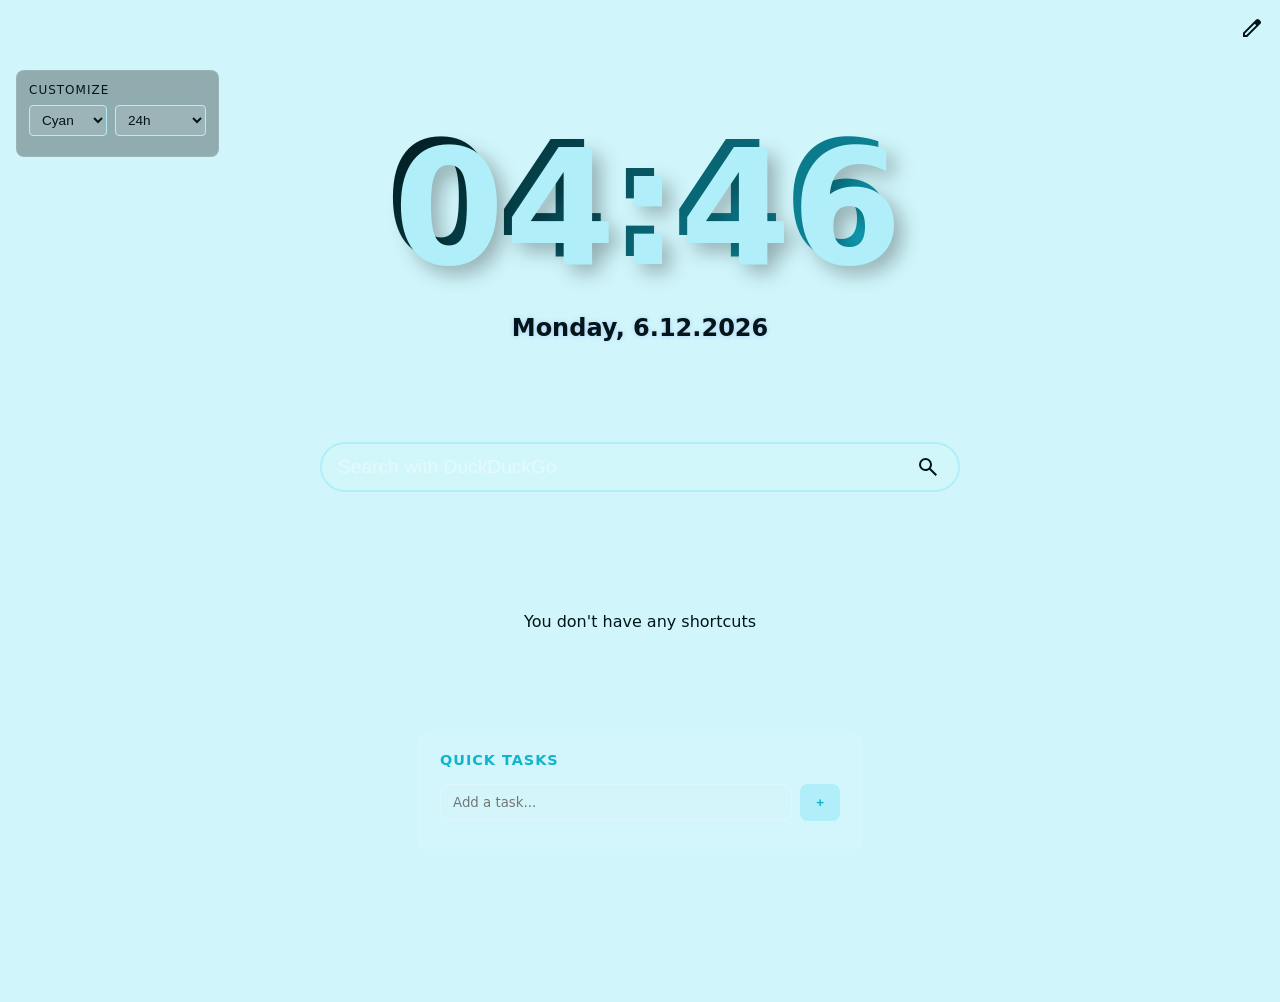
==== index.html @ 70665031 "first commit" ====
<!DOCTYPE html>
<html lang="en">
<head>
    <meta charset="UTF-8">
    <meta name="viewport" content="width=device-width, initial-scale=1.0">
    <title>New Tab</title>
    <link rel="stylesheet" href="./style/values.css">
    <link rel="stylesheet" href="./style/main.css">
    <link rel="stylesheet" href="./style/shortcuts.css">
    <link rel="stylesheet" href="./style/search.css">
    <link rel="stylesheet" href="./style/rss-feed.css">
    <link rel="stylesheet" href="./style/clock.css">
</head>
<body id="body" class="blue">
    <main>
        <h1 id="clock"></h1>
        <h2 id="date"></h2>
        <section id="customizeSection" style="position:fixed; top:70px; left:16px; background:rgba(0,0,0,0.3); padding:12px; border-radius:8px; border:1px solid rgba(255,255,255,0.1);">
            <div style="font-size:0.75em; color:var(--muted); margin-bottom:8px; text-transform:uppercase; letter-spacing:1px;">Customize</div>
            <div style="display:flex; gap:8px; margin-bottom:8px;">
                <select id="colorSelect" style="padding:6px 8px; background:rgba(255,255,255,0.1); border:1px solid var(--primary-color); border-radius:4px; color:var(--text-color); font-size:0.85em; cursor:pointer;">
                    <option value="blue">Blue</option>
                    <option value="cyan">Cyan</option>
                    <option value="green">Green</option>
                    <option value="purple">Purple</option>
                    <option value="pink">Pink</option>
                    <option value="red">Red</option>
                </select>
                <select id="clockType" style="padding:6px 8px; background:rgba(255,255,255,0.1); border:1px solid var(--primary-color); border-radius:4px; color:var(--text-color); font-size:0.85em; cursor:pointer;">
                    <option value="24h">24h</option>
                    <option value="12h">12h</option>
                    <option value="sec">Seconds</option>
                    <option value="min">Minimal</option>
                </select>
            </div>
        </section>
        <div id="searchDiv">
            <input id="search" type="text" placeholder="Search">
            <svg id="searchIcon" xmlns="http://www.w3.org/2000/svg" height="24px" viewBox="0 -960 960 960" width="24px" fill="var(--text-color)"><path d="M784-120 532-372q-30 24-69 38t-83 14q-109 0-184.5-75.5T120-580q0-109 75.5-184.5T380-840q109 0 184.5 75.5T640-580q0 44-14 83t-38 69l252 252-56 56ZM380-400q75 0 127.5-52.5T560-580q0-75-52.5-127.5T380-760q-75 0-127.5 52.5T200-580q0 75 52.5 127.5T380-400Z"/></svg>
        </div>
        <div id="shortcuts"></div>
        <section id="todoSection">
            <h3>Quick Tasks</h3>
            <div id="todoInput" style="display:flex; gap:8px; margin-bottom:12px;">
                <input id="todoText" type="text" placeholder="Add a task..." style="flex:1;">
                <button id="todoAdd" style="cursor:pointer;">+</button>
            </div>
            <ul id="todoList" style="list-style:none; padding:0; margin:0;"></ul>
        </section>
        <div id="rssFeed"></div>
    </main>
    <a id="editButton" href="./config">
        <svg id="editButtonIcon" xmlns="http://www.w3.org/2000/svg" height="24px" viewBox="0 -960 960 960" width="24px" fill="var(--text-color)">
            <path d="M200-200h57l391-391-57-57-391 391v57Zm-80 80v-170l528-527q12-11 26.5-17t30.5-6q16 0 31 6t26 18l55 56q12 11 17.5 26t5.5 30q0 16-5.5 30.5T817-647L290-120H120Zm640-584-56-56 56 56Zm-141 85-28-29 57 57-29-28Z"/>
        </svg>
    </a>
    <script src="./script/save-settings.js"></script>
    <script src="./script/strings.js"></script>
    <script src="./script/color-scheme.js"></script>
    <script src="./script/shortcuts.js"></script>
    <script src="./script/search.js"></script>
    <script src="./script/rss.js"></script>
    <script src="./script/clock.js"></script>
    <script src="./script/todo.js"></script>
    <script src="./script/customize.js"></script>
</body>
</html>
---- style/values.css ----
.red {
    --seed-color: #ff6b6b;
}

.green {
    --seed-color: #51cf66;
}

.blue {
    --seed-color: #4f6fff;
}

.purple {
    --seed-color: #b197fc;
}

.pink {
    --seed-color: #ff8787;
}

.cyan {
    --seed-color: #22d3ee;
}

#body {
    --background-color: hsl(from var(--seed-color) h s 90);
    --text-color: hsl(from var(--seed-color) h s 5);
    --primary-color: hsl(from var(--seed-color) h s calc(l + 30));
    --primary-text-color: hsl(from var(--seed-color) h s calc(l - 10));
    --secondary-color: hsl(from var(--seed-color) calc(h + 30) s calc(l + 30));
    --secondary-text-color: hsl(from var(--seed-color) calc(h + 30) s calc(l - 30));
}

@media (prefers-color-scheme: dark) {
    #body {
        --background-color: hsl(from var(--seed-color) h s 4);
        --text-color: hsl(from var(--seed-color) h s 95);
        --primary-color: hsl(from var(--seed-color) h s calc(l - 10));
        --primary-text-color: hsl(from var(--seed-color) h s calc(l + 30));
        --secondary-color: hsl(from var(--seed-color) calc(h + 30) s calc(l - 30));
        --secondary-text-color: hsl(from var(--seed-color) calc(h + 30) s calc(l + 30));
    }
}
---- style/main.css ----
@font-face {
    font-family: DynaPuff;
    src: url('../res/dynapuff.ttf');
}

body {
    background-color: var(--background-color);
    color: var(--text-color);
    font-family: "DynaPuff", system-ui;
    margin: 0;
}

body::selection {
    background-color: var(--text-color);
    color: var(--background-color);
}

main {
    display: flex;
    flex-direction: column;
    justify-content: center;
    align-items: center;
}

a {
    color: var(--primary-text-color);
}

a:hover {
    color: var(--secondary-text-color);
}

#customizeSection {
    backdrop-filter: blur(10px);
    z-index: 100;
}

#customizeSection select:hover {
    background: rgba(255,255,255,0.15);
}

#customizeSection select:focus {
    outline: none;
    box-shadow: 0 0 10px rgba(79,111,255,0.4);
}

#todoSection {
    margin-top: 80px;
    padding: 20px;
    background: rgba(255,255,255,0.05);
    border-radius: 12px;
    border: 1px solid rgba(255,255,255,0.1);
    max-width: 400px;
    width: 100%;
}

#todoSection h3 {
    margin: 0 0 16px 0;
    color: var(--primary-text-color);
    font-size: 0.9em;
    text-transform: uppercase;
    letter-spacing: 1px;
}

#todoText {
    border: 1px solid rgba(255,255,255,0.2);
    background: rgba(255,255,255,0.05);
    padding: 10px 12px;
    border-radius: 8px;
    color: var(--text-color);
    font-family: inherit;
}

#todoAdd {
    background: var(--primary-color);
    color: var(--primary-text-color);
    border: none;
    border-radius: 8px;
    padding: 10px 16px;
    font-weight: bold;
    cursor: pointer;
    transition: opacity 0.2s;
}

#todoAdd:hover {
    opacity: 0.8;
}

#todoList li {
    padding: 10px;
    background: rgba(255,255,255,0.02);
    margin-bottom: 8px;
    border-radius: 6px;
    display: flex;
    justify-content: space-between;
    align-items: center;
    border-left: 3px solid var(--secondary-color);
}

.todoDelete {
    background: none;
    border: none;
    color: var(--text-color);
    cursor: pointer;
    opacity: 0.6;
    transition: opacity 0.2s;
}

.todoDelete:hover {
    opacity: 1;
}

.todoComplete {
    text-decoration: line-through;
    opacity: 0.5;
}

#editButton, #homeButton {
    position: absolute;
    top: 16px;
    right: 16px;
}
---- style/shortcuts.css ----
#shortcuts {
    margin-top: 100px;
    display: flex;
    flex-direction: row;
    align-items: center;
    justify-content: center;
    padding: 20px;
    flex-wrap: wrap;
}

.shortcut {
    padding: 12px;
    display: flex;
    flex-direction: column;
    justify-content: center;
    align-items: center;
    gap: 8px;
    text-decoration: none;
    color: var(--text-color);
    transition: all 0.2s ease;
    border-radius: 8px;
}

.shortcut:hover {
    background: rgba(255,255,255,0.05);
    transform: scale(1.05);
}

.shortcutIcon {
    filter: drop-shadow(0 2px 4px rgba(0,0,0,0.2));
}
---- style/search.css ----
#search {
    border: none;
    font-size: larger;
    border-radius: 50px;
    border-color: var(--primary-color);
    border-width: 2px;
    border-style: solid;
    background: rgba(255,255,255,0.05);
    padding: 12px 16px;
    width: 100%;
    color: var(--text-color);
    transition: all 0.3s ease;
}

#search::placeholder {
    color: rgba(255,255,255,0.4);
}

#search:focus {
    outline: none;
    border-color: var(--primary-color);
    background: rgba(255,255,255,0.08);
    box-shadow: 0 0 20px rgba(79,111,255,0.3);
}

#searchDiv {
    position: relative;
    display: flex;
    align-items: center;
    justify-content: center;
    width: 50%;
}

#searchIcon {
    position: absolute;
    right: 20px;
    cursor: pointer;
}
---- style/rss-feed.css ----
#rssFeed {
    display: flex;
    flex-wrap: wrap;
    justify-content: center;
    gap: 3.35em;
    padding: 24px;
    margin-top: 100px;
}

.newsCard {
    width: fit-content;
    max-width: 30%;
    min-width: 300px;
    display: flex;
    flex-direction: column;
}

.newsDesc {
    flex-grow: 1;
}

.newsTitle {
    flex-grow: 1;
}
---- style/clock.css ----
#clock {
    font-size: 10em;
    text-shadow: 8px 8px 0 var(--primary-color), 16px 16px 20px rgba(0,0,0,0.3);
    margin-bottom: 0;
    background: linear-gradient(135deg, var(--text-color) 0%, var(--primary-text-color) 100%);
    -webkit-background-clip: text;
    -webkit-text-fill-color: transparent;
    background-clip: text;
}

#date {
    text-shadow: 0 0 5px var(--secondary-color);
    margin-bottom: 100px;
}
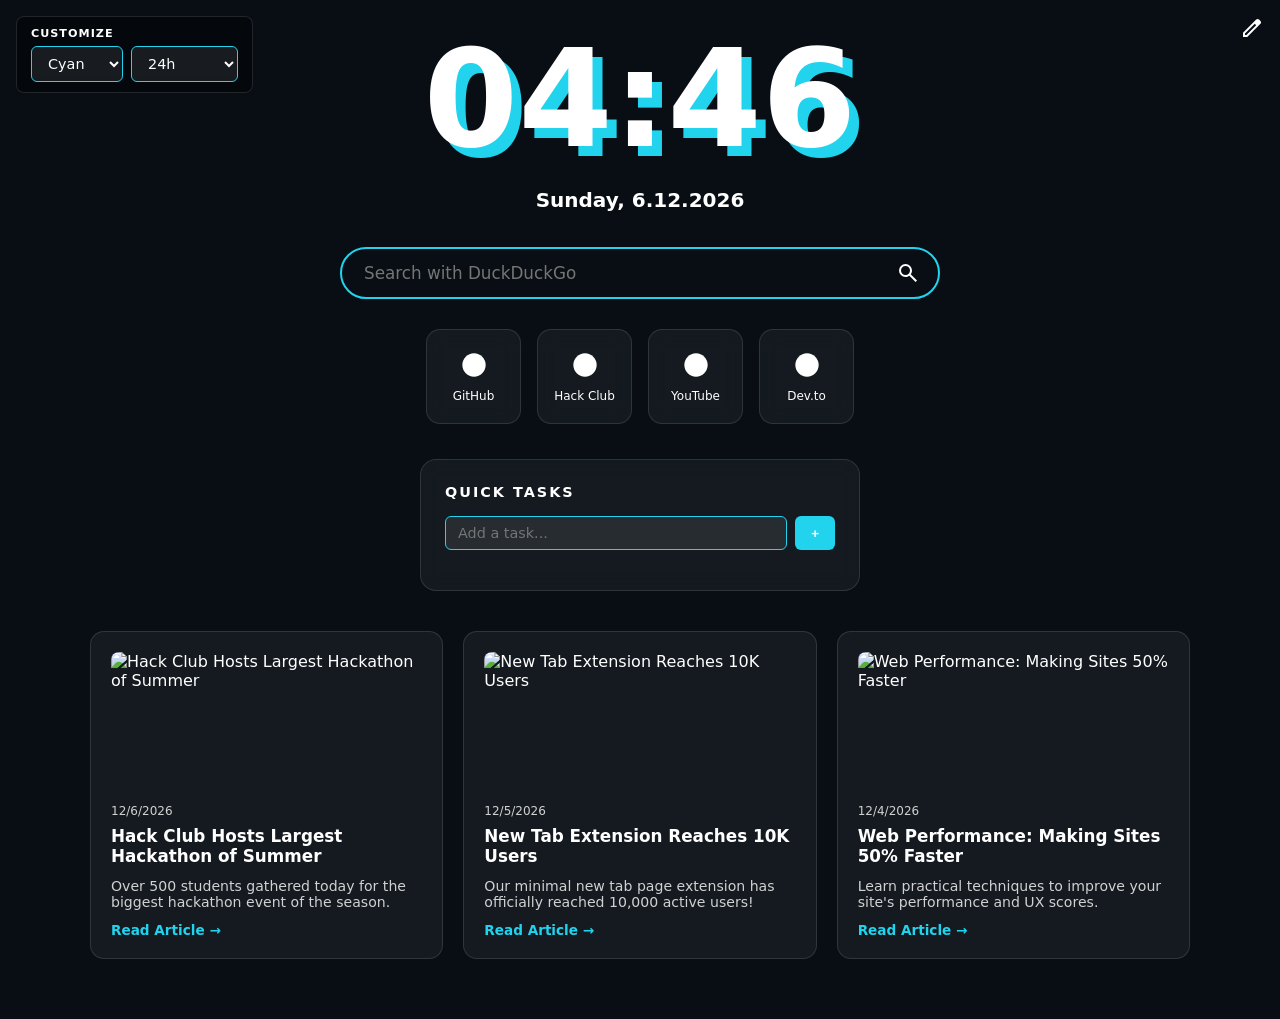
==== commit 474779a7: "Final Version" ====
--- a/index.html
+++ b/index.html
@@ -4,64 +4,62 @@
     <meta charset="UTF-8">
     <meta name="viewport" content="width=device-width, initial-scale=1.0">
     <title>New Tab</title>
-    <link rel="stylesheet" href="./style/values.css">
-    <link rel="stylesheet" href="./style/main.css">
-    <link rel="stylesheet" href="./style/shortcuts.css">
-    <link rel="stylesheet" href="./style/search.css">
-    <link rel="stylesheet" href="./style/rss-feed.css">
-    <link rel="stylesheet" href="./style/clock.css">
+    <link rel="stylesheet" href="./style/style.css">
 </head>
-<body id="body" class="blue">
+<body id="body" class="cyan">
+    <!-- Top-Left Customize Box -->
+    <section id="customizeSection">
+        <div class="customize-label">Customize</div>
+        <div class="customize-select-group">
+            <select id="colorSelect">
+                <option value="cyan">Cyan</option>
+                <option value="blue">Blue</option>
+                <option value="green">Green</option>
+                <option value="purple">Purple</option>
+                <option value="pink">Pink</option>
+                <option value="red">Red</option>
+            </select>
+            <select id="clockType">
+                <option value="24h">24h</option>
+                <option value="12h">12h</option>
+                <option value="sec">Seconds</option>
+                <option value="min">Minimal</option>
+            </select>
+        </div>
+    </section>
+
+    <!-- Top-Right Settings Link -->
+    <a id="editButton" href="./config.html" title="Configuration Settings">
+        <svg xmlns="http://www.w3.org/2000/svg" height="24px" viewBox="0 -960 960 960" width="24px" fill="currentColor">
+            <path d="M200-200h57l391-391-57-57-391 391v57Zm-80 80v-170l528-527q12-11 26.5-17t30.5-6q16 0 31 6t26 18l55 56q12 11 17.5 26t5.5 30q0 16-5.5 30.5T817-647L290-120H120Zm640-584-56-56 56 56Zm-141 85-28-29 57 57-29-28Z"/>
+        </svg>
+    </a>
+
     <main>
         <h1 id="clock"></h1>
         <h2 id="date"></h2>
-        <section id="customizeSection" style="position:fixed; top:70px; left:16px; background:rgba(0,0,0,0.3); padding:12px; border-radius:8px; border:1px solid rgba(255,255,255,0.1);">
-            <div style="font-size:0.75em; color:var(--muted); margin-bottom:8px; text-transform:uppercase; letter-spacing:1px;">Customize</div>
-            <div style="display:flex; gap:8px; margin-bottom:8px;">
-                <select id="colorSelect" style="padding:6px 8px; background:rgba(255,255,255,0.1); border:1px solid var(--primary-color); border-radius:4px; color:var(--text-color); font-size:0.85em; cursor:pointer;">
-                    <option value="blue">Blue</option>
-                    <option value="cyan">Cyan</option>
-                    <option value="green">Green</option>
-                    <option value="purple">Purple</option>
-                    <option value="pink">Pink</option>
-                    <option value="red">Red</option>
-                </select>
-                <select id="clockType" style="padding:6px 8px; background:rgba(255,255,255,0.1); border:1px solid var(--primary-color); border-radius:4px; color:var(--text-color); font-size:0.85em; cursor:pointer;">
-                    <option value="24h">24h</option>
-                    <option value="12h">12h</option>
-                    <option value="sec">Seconds</option>
-                    <option value="min">Minimal</option>
-                </select>
-            </div>
-        </section>
+
         <div id="searchDiv">
-            <input id="search" type="text" placeholder="Search">
-            <svg id="searchIcon" xmlns="http://www.w3.org/2000/svg" height="24px" viewBox="0 -960 960 960" width="24px" fill="var(--text-color)"><path d="M784-120 532-372q-30 24-69 38t-83 14q-109 0-184.5-75.5T120-580q0-109 75.5-184.5T380-840q109 0 184.5 75.5T640-580q0 44-14 83t-38 69l252 252-56 56ZM380-400q75 0 127.5-52.5T560-580q0-75-52.5-127.5T380-760q-75 0-127.5 52.5T200-580q0 75 52.5 127.5T380-400Z"/></svg>
+            <input id="search" type="text" placeholder="Search with DuckDuckGo">
+            <svg id="searchIcon" xmlns="http://www.w3.org/2000/svg" height="24px" viewBox="0 -960 960 960" width="24px" fill="currentColor">
+                <path d="M784-120 532-372q-30 24-69 38t-83 14q-109 0-184.5-75.5T120-580q0-109 75.5-184.5T380-840q109 0 184.5 75.5T640-580q0 44-14 83t-38 69l252 252-56 56ZM380-400q75 0 127.5-52.5T560-580q0-75-52.5-127.5T380-760q-75 0-127.5 52.5T200-580q0 75 52.5 127.5T380-400Z"/>
+            </svg>
         </div>
+
         <div id="shortcuts"></div>
+
         <section id="todoSection">
             <h3>Quick Tasks</h3>
-            <div id="todoInput" style="display:flex; gap:8px; margin-bottom:12px;">
-                <input id="todoText" type="text" placeholder="Add a task..." style="flex:1;">
-                <button id="todoAdd" style="cursor:pointer;">+</button>
+            <div id="todoInput">
+                <input id="todoText" type="text" placeholder="Add a task...">
+                <button id="todoAdd">+</button>
             </div>
-            <ul id="todoList" style="list-style:none; padding:0; margin:0;"></ul>
+            <ul id="todoList"></ul>
         </section>
+
         <div id="rssFeed"></div>
     </main>
-    <a id="editButton" href="./config">
-        <svg id="editButtonIcon" xmlns="http://www.w3.org/2000/svg" height="24px" viewBox="0 -960 960 960" width="24px" fill="var(--text-color)">
-            <path d="M200-200h57l391-391-57-57-391 391v57Zm-80 80v-170l528-527q12-11 26.5-17t30.5-6q16 0 31 6t26 18l55 56q12 11 17.5 26t5.5 30q0 16-5.5 30.5T817-647L290-120H120Zm640-584-56-56 56 56Zm-141 85-28-29 57 57-29-28Z"/>
-        </svg>
-    </a>
-    <script src="./script/save-settings.js"></script>
-    <script src="./script/strings.js"></script>
-    <script src="./script/color-scheme.js"></script>
-    <script src="./script/shortcuts.js"></script>
-    <script src="./script/search.js"></script>
-    <script src="./script/rss.js"></script>
-    <script src="./script/clock.js"></script>
-    <script src="./script/todo.js"></script>
-    <script src="./script/customize.js"></script>
+
+    <script src="./script/main.js"></script>
 </body>
 </html>
--- a/style/style.css
+++ b/style/style.css
@@ -0,0 +1,231 @@
+.red    { --primary: #ff6b6b; }
+.green  { --primary: #51cf66; }
+.blue   { --primary: #4f6fff; }
+.purple { --primary: #b197fc; }
+.pink   { --primary: #ff8787; }
+.cyan   { --primary: #22d3ee; }
+
+#body {
+    --bg: #080e14;
+    --text: #ffffff;
+    --card-bg: rgba(255, 255, 255, 0.05);
+    --border: rgba(255, 255, 255, 0.12);
+}
+
+#body.dark-mode {
+    --bg: #080e14;
+    --text: #ffffff;
+    --card-bg: rgba(255, 255, 255, 0.05);
+    --border: rgba(255, 255, 255, 0.12);
+}
+
+#body.light-mode {
+    --bg: #f1f5f9;
+    --text: #000000;
+    --card-bg: rgba(255, 255, 255, 0.9);
+    --border: rgba(0, 0, 0, 0.12);
+}
+
+* { box-sizing: border-box; }
+
+body {
+    background-color: var(--bg);
+    color: var(--text);
+    font-family: 'DynaPuff', system-ui, sans-serif;
+    margin: 0;
+    transition: background 0.3s, color 0.3s;
+}
+
+main {
+    display: flex;
+    flex-direction: column;
+    align-items: center;
+    padding: 0 20px 60px 20px;
+}
+
+#customizeSection {
+    position: absolute;
+    top: 16px;
+    left: 16px;
+    background: rgba(0, 0, 0, 0.4);
+    padding: 10px 14px;
+    border-radius: 8px;
+    border: 1px solid var(--border);
+    backdrop-filter: blur(10px);
+    z-index: 100;
+}
+
+#customizeSection .customize-label {
+    font-size: 0.7em;
+    font-weight: bold;
+    letter-spacing: 1px;
+    text-transform: uppercase;
+    margin-bottom: 6px;
+}
+
+.customize-select-group { display: flex; gap: 8px; }
+
+select, input {
+    padding: 8px 12px;
+    background: rgba(255, 255, 255, 0.08);
+    border: 1px solid var(--primary);
+    border-radius: 6px;
+    color: var(--text);
+    font-family: inherit;
+    font-size: 0.9em;
+    outline: none;
+}
+
+select option { background-color: #0f172a; color: #ffffff; }
+#body.light-mode select option { background-color: #ffffff; color: #0f172a; }
+
+#editButton {
+    position: absolute;
+    top: 16px;
+    right: 16px;
+    color: var(--text);
+    z-index: 100;
+}
+
+#clock {
+    font-size: 8.5em;
+    font-weight: 700;
+    color: var(--clock-color, var(--text));
+    text-shadow: 10px 10px 0 var(--primary);
+    margin: 20px 0 0 0;
+}
+
+#clock .clock-period, #clock small {
+    font-size: 0.45em;
+    margin-left: 10px;
+    vertical-align: baseline;
+    text-shadow: 4px 4px 0 var(--primary);
+}
+
+#date {
+    font-size: 1.25em;
+    font-weight: 700;
+    margin: 10px 0 35px 0;
+}
+
+#searchDiv {
+    position: relative;
+    display: flex;
+    align-items: center;
+    width: 50%;
+    max-width: 600px;
+    margin-bottom: 30px;
+}
+
+#search {
+    width: 100%;
+    border: 2px solid var(--primary);
+    border-radius: 50px;
+    background: transparent;
+    padding: 14px 48px 14px 22px;
+    font-size: 1.05em;
+}
+
+#searchIcon {
+    position: absolute;
+    right: 20px;
+    cursor: pointer;
+}
+
+#shortcuts {
+    display: flex;
+    flex-wrap: wrap;
+    justify-content: center;
+    gap: 16px;
+    width: 100%;
+    margin-bottom: 35px;
+}
+
+.shortcut-tile {
+    width: 95px;
+    height: 95px;
+    aspect-ratio: 1 / 1;
+    display: flex;
+    flex-direction: column;
+    align-items: center;
+    justify-content: center;
+    gap: 6px;
+    background: var(--card-bg);
+    border: 1px solid var(--border);
+    border-radius: 14px;
+    color: var(--text);
+    text-decoration: none;
+    backdrop-filter: blur(10px);
+    transition: transform 0.2s, border-color 0.2s;
+}
+
+.shortcut-tile:hover {
+    transform: scale(1.05);
+    border-color: var(--primary);
+}
+
+.shortcut-favicon { width: 28px; height: 28px; border-radius: 4px; }
+.shortcut-label { font-size: 0.75em; text-align: center; max-width: 100%; overflow: hidden; text-overflow: ellipsis; white-space: nowrap; }
+
+#todoSection {
+    background: var(--card-bg);
+    border: 1px solid var(--border);
+    border-radius: 16px;
+    padding: 24px;
+    width: 100%;
+    max-width: 440px;
+    margin-bottom: 40px;
+    backdrop-filter: blur(10px);
+}
+
+#todoSection h3 {
+    margin: 0 0 16px 0;
+    font-size: 0.9em;
+    letter-spacing: 2px;
+    text-transform: uppercase;
+}
+
+#todoInput { display: flex; gap: 8px; margin-bottom: 16px; }
+#todoInput input { flex: 1; }
+#todoInput button { background: var(--primary); color: #fff; border: none; border-radius: 6px; padding: 0 16px; cursor: pointer; font-weight: bold; }
+
+#todoList { list-style: none; padding: 0; margin: 0; display: flex; flex-direction: column; gap: 8px; max-height: 240px; overflow-y: auto; }
+#todoList li { padding: 10px 14px; background: rgba(255, 255, 255, 0.04); border-radius: 8px; display: flex; justify-content: space-between; border-left: 4px solid var(--primary); }
+.todoComplete { text-decoration: line-through; opacity: 0.5; }
+.todoDelete { background: none; border: none; color: var(--text); cursor: pointer; opacity: 0.6; }
+
+#rssFeed {
+    display: grid;
+    grid-template-columns: repeat(auto-fit, minmax(280px, 1fr));
+    gap: 20px;
+    width: 100%;
+    max-width: 1100px;
+}
+
+.newsCard {
+    background: var(--card-bg);
+    border: 1px solid var(--border);
+    border-radius: 14px;
+    padding: 20px;
+    display: flex;
+    flex-direction: column;
+    gap: 8px;
+}
+
+.newsImg {
+    width: 100%;
+    height: 140px;
+    object-fit: cover;
+    border-radius: 8px;
+    margin-bottom: 4px;
+}
+
+.newsTitle { margin: 0; font-size: 1.05em; }
+.newsDateTime { font-size: 0.75em; opacity: 0.8; }
+.newsDesc { font-size: 0.88em; opacity: 0.8; flex-grow: 1; margin: 4px 0; }
+.newsLink { color: var(--primary); font-weight: bold; text-decoration: none; font-size: 0.85em; }
+
+@media (max-width: 768px) {
+    #clock { font-size: 5em; text-shadow: 6px 6px 0 var(--primary); }
+    #searchDiv { width: 90%; }
+}
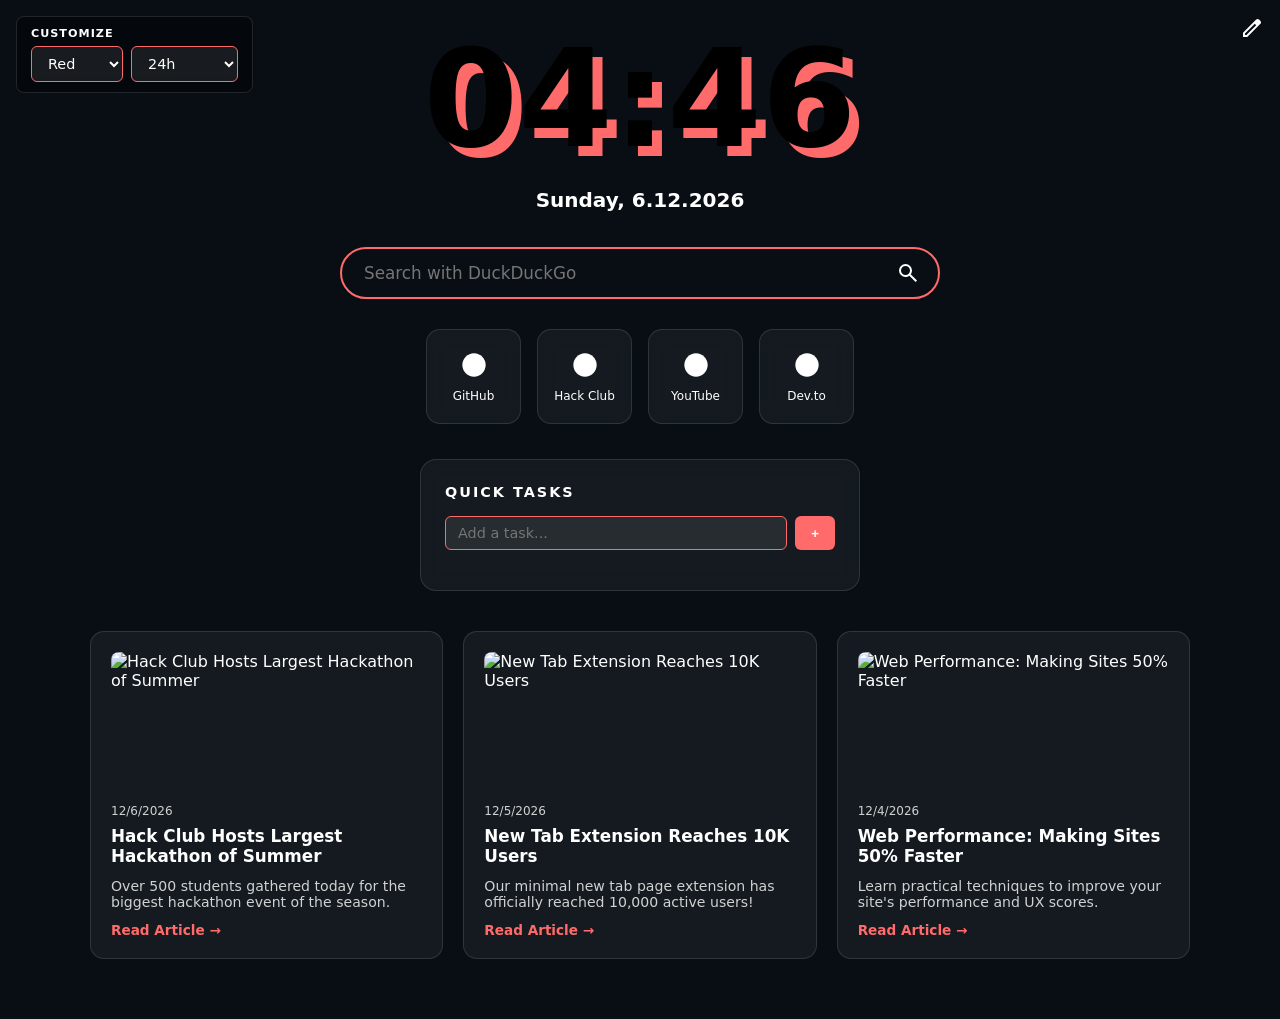
==== commit d5d485a6: "making default theme" ====
--- a/index.html
+++ b/index.html
@@ -6,18 +6,17 @@
     <title>New Tab</title>
     <link rel="stylesheet" href="./style/style.css">
 </head>
-<body id="body" class="cyan">
-    <!-- Top-Left Customize Box -->
+<body id="body" class="red">
     <section id="customizeSection">
         <div class="customize-label">Customize</div>
         <div class="customize-select-group">
             <select id="colorSelect">
+                <option value="red">Red</option>
                 <option value="cyan">Cyan</option>
                 <option value="blue">Blue</option>
                 <option value="green">Green</option>
                 <option value="purple">Purple</option>
                 <option value="pink">Pink</option>
-                <option value="red">Red</option>
             </select>
             <select id="clockType">
                 <option value="24h">24h</option>
@@ -28,7 +27,6 @@
         </div>
     </section>
 
-    <!-- Top-Right Settings Link -->
     <a id="editButton" href="./config.html" title="Configuration Settings">
         <svg xmlns="http://www.w3.org/2000/svg" height="24px" viewBox="0 -960 960 960" width="24px" fill="currentColor">
             <path d="M200-200h57l391-391-57-57-391 391v57Zm-80 80v-170l528-527q12-11 26.5-17t30.5-6q16 0 31 6t26 18l55 56q12 11 17.5 26t5.5 30q0 16-5.5 30.5T817-647L290-120H120Zm640-584-56-56 56 56Zm-141 85-28-29 57 57-29-28Z"/>
@@ -62,4 +60,4 @@
 
     <script src="./script/main.js"></script>
 </body>
-</html>
+</html>
--- a/style/style.css
+++ b/style/style.css
@@ -1,9 +1,13 @@
 .red    { --primary: #ff6b6b; }
+.cyan   { --primary: #22d3ee; }
+.blue   { --primary: #4f6fff; }
 .green  { --primary: #51cf66; }
-.blue   { --primary: #4f6fff; }
 .purple { --primary: #b197fc; }
 .pink   { --primary: #ff8787; }
-.cyan   { --primary: #22d3ee; }
+
+.red #clock {
+    color: var(--clock-color, #000000);
+}
 
 #body {
     --bg: #080e14;
